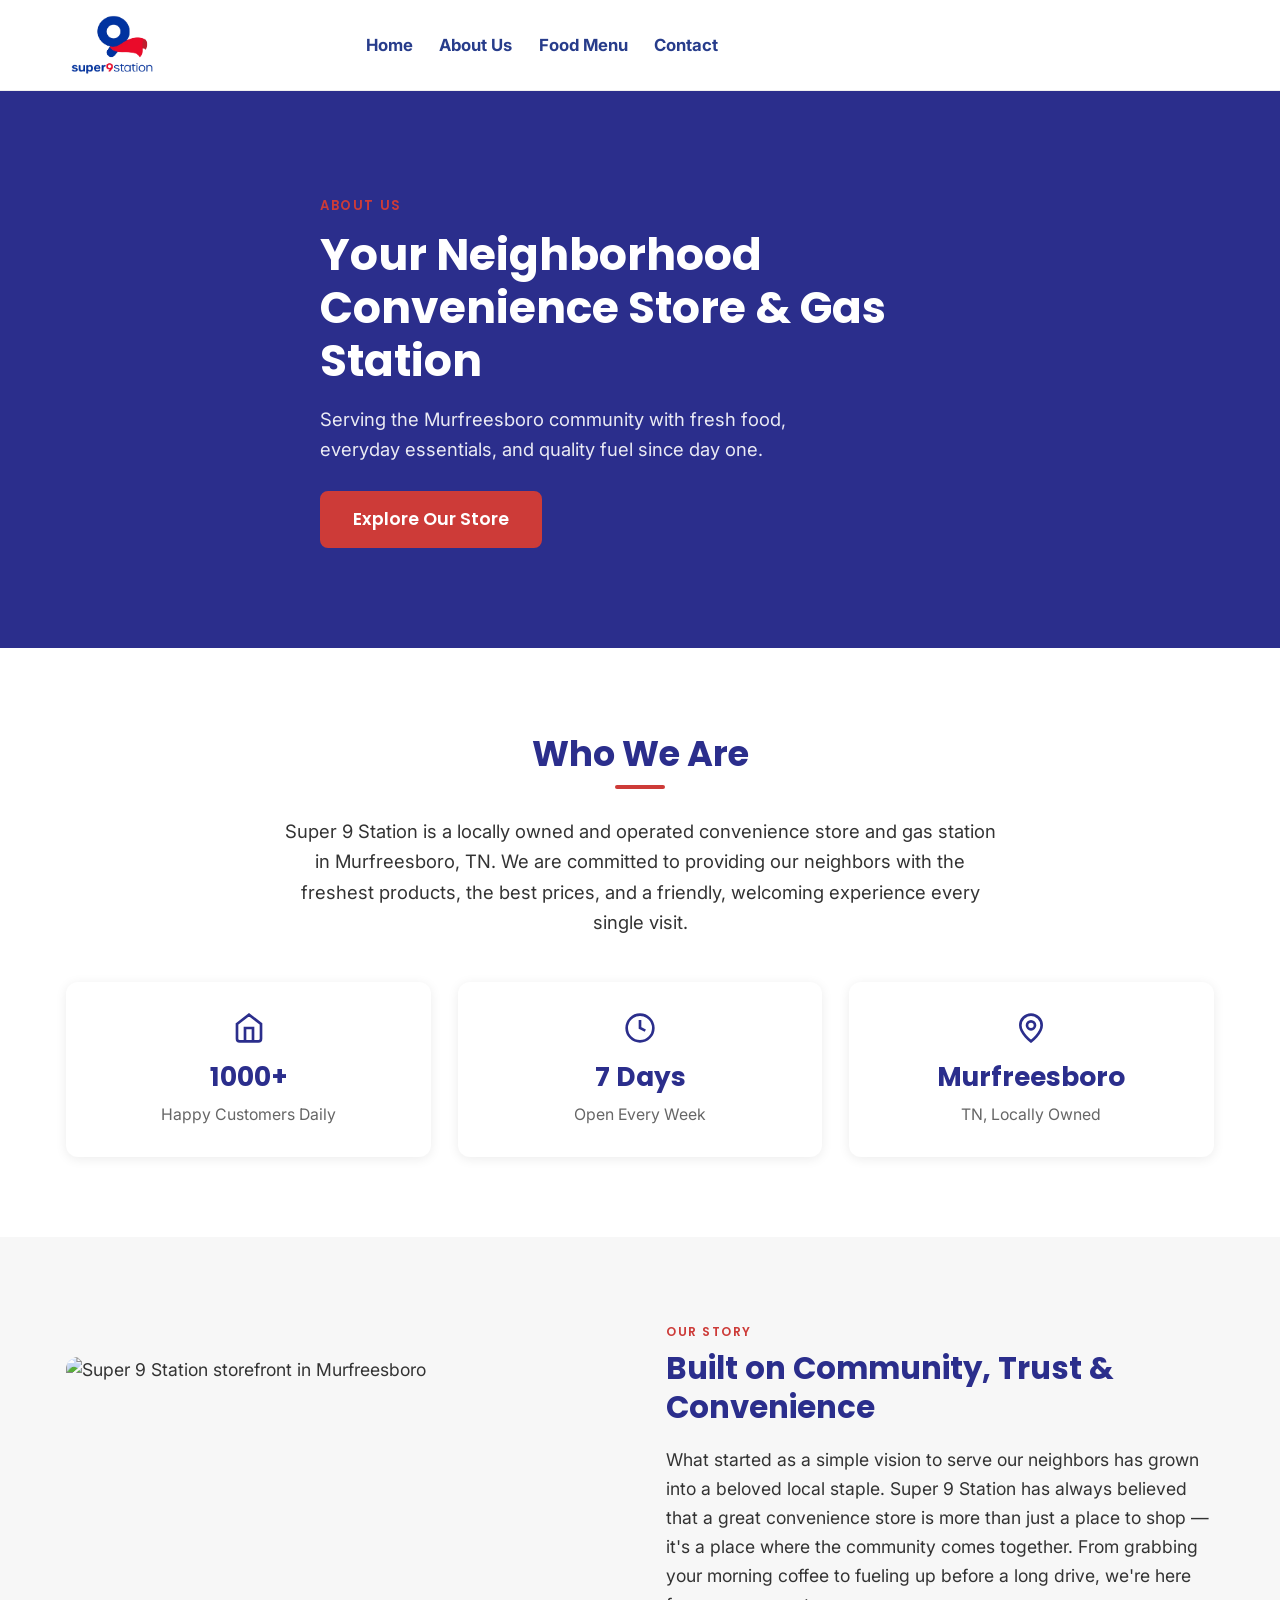
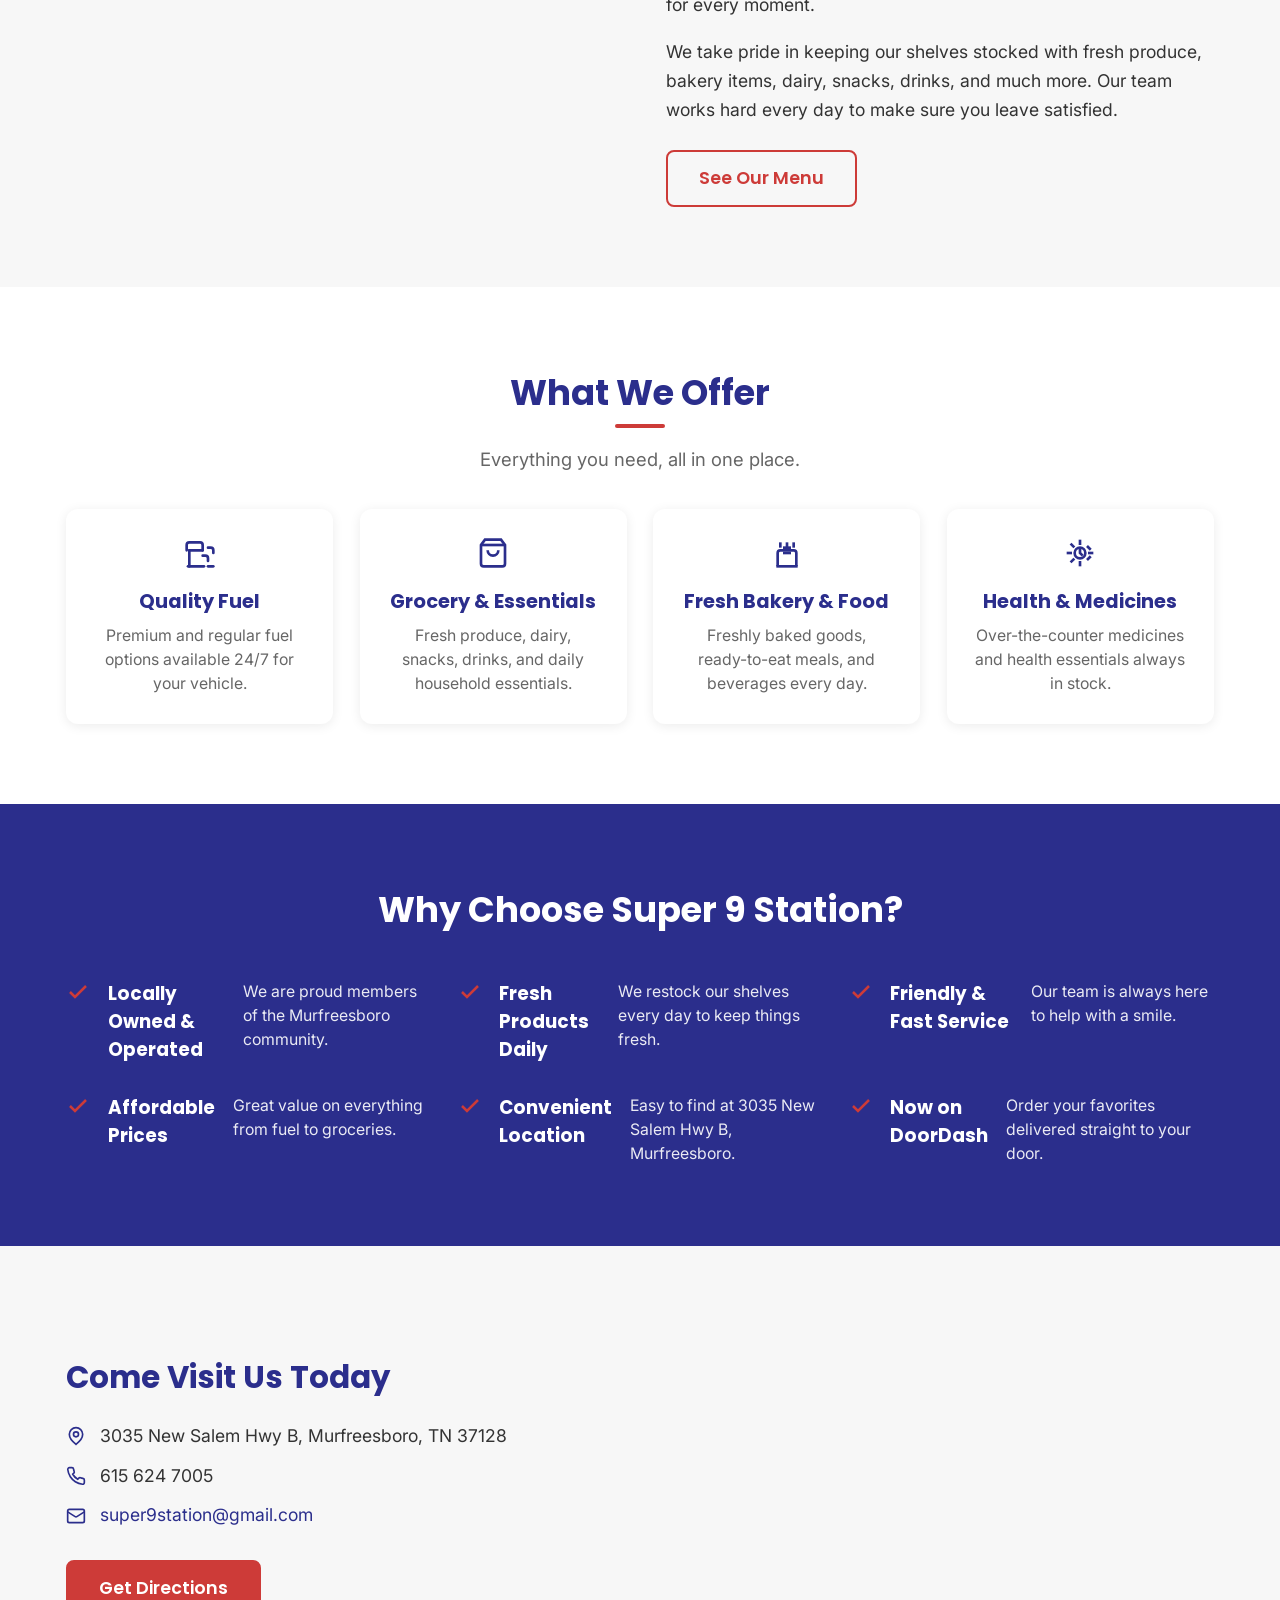
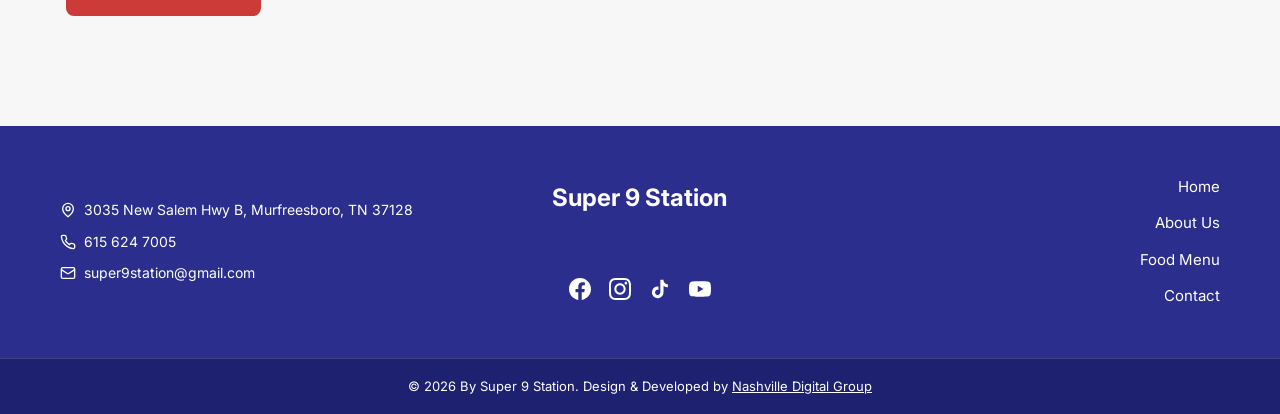
==== about.html @ cfe13d7d "Initial commit: Super 9 Station site with index, about, tracking Made-with: Cursor" ====
<!DOCTYPE html>
<html lang="en">
<head>
  <meta charset="UTF-8" />
  <meta name="viewport" content="width=device-width, initial-scale=1.0" />
  <!-- Google Tag Manager -->
  <script>(function(w,d,s,l,i){w[l]=w[l]||[];w[l].push({'gtm.start':
  new Date().getTime(),event:'gtm.js'});var f=d.getElementsByTagName(s)[0],
  j=d.createElement(s),dl=l!='dataLayer'?'&l='+l:'';j.async=true;j.src=
  'https://www.googletagmanager.com/gtm.js?id='+i+dl;f.parentNode.insertBefore(j,f);
  })(window,document,'script','dataLayer','GTM-TW4HZH3K');</script>
  <!-- End Google Tag Manager -->
  <!-- Google tag (gtag.js) -->
  <script async src="https://www.googletagmanager.com/gtag/js?id=G-LDBH5WZEBB"></script>
  <script>
    window.dataLayer = window.dataLayer || [];
    function gtag(){dataLayer.push(arguments);}
    gtag('js', new Date());
    gtag('config', 'G-LDBH5WZEBB');
  </script>
  <!-- Meta Pixel Code -->
  <script>
    !function(f,b,e,v,n,t,s)
    {if(f.fbq)return;n=f.fbq=function(){n.callMethod?
    n.callMethod.apply(n,arguments):n.queue.push(arguments)};
    if(!f._fbq)f._fbq=n;n.push=n;n.loaded=!0;n.version='2.0';
    n.queue=[];t=b.createElement(e);t.async=!0;
    t.src=v;s=b.getElementsByTagName(e)[0];
    s.parentNode.insertBefore(t,s)}(window, document,'script',
    'https://connect.facebook.net/en_US/fbevents.js');
    fbq('init', '1985824572204156');
    fbq('track', 'PageView');
  </script>
  <noscript><img height="1" width="1" style="display:none"
    src="https://www.facebook.com/tr?id=1985824572204156&ev=PageView&noscript=1"
    alt="" /></noscript>
  <!-- End Meta Pixel Code -->
  <title>About Us | Super 9 Station – Murfreesboro Convenience Store & Gas</title>
  <link rel="stylesheet" href="styles.css" />
  <link rel="stylesheet" href="about.css" />
  <link rel="preconnect" href="https://fonts.googleapis.com" />
  <link rel="preconnect" href="https://fonts.gstatic.com" crossorigin />
  <link href="https://fonts.googleapis.com/css2?family=Poppins:wght@400;500;600;700&family=Inter:wght@400;500;600;700&display=swap" rel="stylesheet" />
</head>
<body class="about-page">
  <!-- Google Tag Manager (noscript) -->
  <noscript><iframe src="https://www.googletagmanager.com/ns.html?id=GTM-TW4HZH3K"
  height="0" width="0" style="display:none;visibility:hidden"></iframe></noscript>
  <!-- End Google Tag Manager (noscript) -->
  <header class="header" id="top">
    <div class="header-inner container">
      <a href="index.html" class="logo">
        <img src="assets/images/logo.png" alt="Super 9 Station" class="logo-img" />
      </a>
      <nav class="nav">
        <a href="index.html">Home</a>
        <a href="about.html">About Us</a>
        <a href="index.html#food-menu">Food Menu</a>
        <a href="index.html#contact">Contact</a>
      </nav>
      <span class="header-spacer" aria-hidden="true"></span>
      <button class="menu-toggle" aria-label="Open menu">
        <span></span>
        <span></span>
        <span></span>
      </button>
    </div>
  </header>

  <main>
    <!-- Section 1: Hero -->
    <section class="about-hero">
      <div class="about-hero-inner container">
        <div class="about-hero-content">
          <span class="about-hero-label">About Us</span>
          <h1 class="about-hero-title">Your Neighborhood Convenience Store & Gas Station</h1>
          <p class="about-hero-subtext">Serving the Murfreesboro community with fresh food, everyday essentials, and quality fuel since day one.</p>
          <a href="index.html#food-menu" class="about-btn about-btn-primary">Explore Our Store</a>
        </div>
      </div>
    </section>

    <!-- Section 2: Who We Are -->
    <section class="about-who section-white">
      <div class="container">
        <h2 class="about-section-heading">Who We Are</h2>
        <p class="about-who-text">Super 9 Station is a locally owned and operated convenience store and gas station in Murfreesboro, TN. We are committed to providing our neighbors with the freshest products, the best prices, and a friendly, welcoming experience every single visit.</p>
        <div class="about-stats">
          <article class="about-stat-card">
            <span class="about-stat-icon" aria-hidden="true">
              <svg xmlns="http://www.w3.org/2000/svg" width="32" height="32" viewBox="0 0 24 24" fill="none" stroke="currentColor" stroke-width="2"><path d="M3 9l9-7 9 7v11a2 2 0 0 1-2 2H5a2 2 0 0 1-2-2z"/><polyline points="9 22 9 12 15 12 15 22"/></svg>
            </span>
            <span class="about-stat-number">1000+</span>
            <span class="about-stat-label">Happy Customers Daily</span>
          </article>
          <article class="about-stat-card">
            <span class="about-stat-icon" aria-hidden="true">
              <svg xmlns="http://www.w3.org/2000/svg" width="32" height="32" viewBox="0 0 24 24" fill="none" stroke="currentColor" stroke-width="2"><circle cx="12" cy="12" r="10"/><polyline points="12 6 12 12 16 14"/></svg>
            </span>
            <span class="about-stat-number">7 Days</span>
            <span class="about-stat-label">Open Every Week</span>
          </article>
          <article class="about-stat-card">
            <span class="about-stat-icon" aria-hidden="true">
              <svg xmlns="http://www.w3.org/2000/svg" width="32" height="32" viewBox="0 0 24 24" fill="none" stroke="currentColor" stroke-width="2"><path d="M20 10c0 6-8 12-8 12s-8-6-8-12a8 8 0 0 1 16 0Z"/><circle cx="12" cy="10" r="3"/></svg>
            </span>
            <span class="about-stat-number">Murfreesboro</span>
            <span class="about-stat-label">TN, Locally Owned</span>
          </article>
        </div>
      </div>
    </section>

    <!-- Section 3: Our Story -->
    <section class="about-story section-gray">
      <div class="container about-story-inner">
        <div class="about-story-image-wrap">
          <img src="assets/images/hero1.jpg" alt="Super 9 Station storefront in Murfreesboro" class="about-story-image" />
        </div>
        <div class="about-story-content">
          <span class="about-story-label">Our Story</span>
          <h2 class="about-story-title">Built on Community, Trust & Convenience</h2>
          <p class="about-story-p">What started as a simple vision to serve our neighbors has grown into a beloved local staple. Super 9 Station has always believed that a great convenience store is more than just a place to shop — it's a place where the community comes together. From grabbing your morning coffee to fueling up before a long drive, we're here for every moment.</p>
          <p class="about-story-p">We take pride in keeping our shelves stocked with fresh produce, bakery items, dairy, snacks, drinks, and much more. Our team works hard every day to make sure you leave satisfied.</p>
          <a href="index.html#food-menu" class="about-btn about-btn-outline">See Our Menu</a>
        </div>
      </div>
    </section>

    <!-- Section 4: What We Offer -->
    <section class="about-offer section-white">
      <div class="container">
        <h2 class="about-section-heading">What We Offer</h2>
        <p class="about-offer-subheading">Everything you need, all in one place.</p>
        <div class="about-offer-grid">
          <article class="about-offer-card">
            <span class="about-offer-icon" aria-hidden="true">
              <svg xmlns="http://www.w3.org/2000/svg" width="32" height="32" viewBox="0 0 24 24" fill="none" stroke="currentColor" stroke-width="2" stroke-linecap="round" stroke-linejoin="round"><line x1="3" y1="22" x2="15" y2="22"/><line x1="4" y1="22" x2="4" y2="10"/><path d="M4 10h10"/><path d="M14 10V6a2 2 0 0 0-2-2H4a2 2 0 0 0-2 2v4"/><path d="M14 14h2a2 2 0 0 1 2 2v2"/><line x1="18" y1="22" x2="22" y2="22"/><path d="M18 8h2a2 2 0 0 1 2 2v2"/></svg>
            </span>
            <h3 class="about-offer-title">Quality Fuel</h3>
            <p class="about-offer-desc">Premium and regular fuel options available 24/7 for your vehicle.</p>
          </article>
          <article class="about-offer-card">
            <span class="about-offer-icon" aria-hidden="true">
              <svg xmlns="http://www.w3.org/2000/svg" width="32" height="32" viewBox="0 0 24 24" fill="none" stroke="currentColor" stroke-width="2"><path d="M6 2L3 6v14a2 2 0 0 0 2 2h14a2 2 0 0 0 2-2V6l-3-4Z"/><line x1="3" y1="6" x2="21" y2="6"/><path d="M16 10a4 4 0 0 1-8 0"/></svg>
            </span>
            <h3 class="about-offer-title">Grocery & Essentials</h3>
            <p class="about-offer-desc">Fresh produce, dairy, snacks, drinks, and daily household essentials.</p>
          </article>
          <article class="about-offer-card">
            <span class="about-offer-icon" aria-hidden="true">
              <svg xmlns="http://www.w3.org/2000/svg" width="32" height="32" viewBox="0 0 24 24" fill="none" stroke="currentColor" stroke-width="2"><path d="M4 22h16"/><path d="M5 22V12a2 2 0 0 1 2-2h10a2 2 0 0 1 2 2v10"/><path d="M9 12h6"/><path d="M9 8h6"/><path d="M7 4v4"/><path d="M17 4v4"/><path d="M12 4v4"/></svg>
            </span>
            <h3 class="about-offer-title">Fresh Bakery & Food</h3>
            <p class="about-offer-desc">Freshly baked goods, ready-to-eat meals, and beverages every day.</p>
          </article>
          <article class="about-offer-card">
            <span class="about-offer-icon" aria-hidden="true">
              <svg xmlns="http://www.w3.org/2000/svg" width="32" height="32" viewBox="0 0 24 24" fill="none" stroke="currentColor" stroke-width="2"><path d="M12 2v4"/><path d="m4.93 4.93 2.83 2.83"/><path d="M2 12h4"/><path d="m4.93 19.07 2.83-2.83"/><path d="M12 18v4"/><path d="m17.24 17.24 2.83-2.83"/><path d="M18 12h4"/><path d="m17.24 6.76 2.83 2.83"/><circle cx="12" cy="12" r="4"/><path d="M12 8v4l2 2"/></svg>
            </span>
            <h3 class="about-offer-title">Health & Medicines</h3>
            <p class="about-offer-desc">Over-the-counter medicines and health essentials always in stock.</p>
          </article>
        </div>
      </div>
    </section>

    <!-- Section 5: Why Choose Us -->
    <section class="about-why">
      <div class="container">
        <h2 class="about-why-title">Why Choose Super 9 Station?</h2>
        <div class="about-why-grid">
          <article class="about-why-item">
            <span class="about-why-check" aria-hidden="true">
              <svg xmlns="http://www.w3.org/2000/svg" width="24" height="24" viewBox="0 0 24 24" fill="none" stroke="currentColor" stroke-width="2.5"><polyline points="20 6 9 17 4 12"/></svg>
            </span>
            <h3 class="about-why-item-title">Locally Owned & Operated</h3>
            <p class="about-why-item-text">We are proud members of the Murfreesboro community.</p>
          </article>
          <article class="about-why-item">
            <span class="about-why-check" aria-hidden="true">
              <svg xmlns="http://www.w3.org/2000/svg" width="24" height="24" viewBox="0 0 24 24" fill="none" stroke="currentColor" stroke-width="2.5"><polyline points="20 6 9 17 4 12"/></svg>
            </span>
            <h3 class="about-why-item-title">Fresh Products Daily</h3>
            <p class="about-why-item-text">We restock our shelves every day to keep things fresh.</p>
          </article>
          <article class="about-why-item">
            <span class="about-why-check" aria-hidden="true">
              <svg xmlns="http://www.w3.org/2000/svg" width="24" height="24" viewBox="0 0 24 24" fill="none" stroke="currentColor" stroke-width="2.5"><polyline points="20 6 9 17 4 12"/></svg>
            </span>
            <h3 class="about-why-item-title">Friendly & Fast Service</h3>
            <p class="about-why-item-text">Our team is always here to help with a smile.</p>
          </article>
          <article class="about-why-item">
            <span class="about-why-check" aria-hidden="true">
              <svg xmlns="http://www.w3.org/2000/svg" width="24" height="24" viewBox="0 0 24 24" fill="none" stroke="currentColor" stroke-width="2.5"><polyline points="20 6 9 17 4 12"/></svg>
            </span>
            <h3 class="about-why-item-title">Affordable Prices</h3>
            <p class="about-why-item-text">Great value on everything from fuel to groceries.</p>
          </article>
          <article class="about-why-item">
            <span class="about-why-check" aria-hidden="true">
              <svg xmlns="http://www.w3.org/2000/svg" width="24" height="24" viewBox="0 0 24 24" fill="none" stroke="currentColor" stroke-width="2.5"><polyline points="20 6 9 17 4 12"/></svg>
            </span>
            <h3 class="about-why-item-title">Convenient Location</h3>
            <p class="about-why-item-text">Easy to find at 3035 New Salem Hwy B, Murfreesboro.</p>
          </article>
          <article class="about-why-item">
            <span class="about-why-check" aria-hidden="true">
              <svg xmlns="http://www.w3.org/2000/svg" width="24" height="24" viewBox="0 0 24 24" fill="none" stroke="currentColor" stroke-width="2.5"><polyline points="20 6 9 17 4 12"/></svg>
            </span>
            <h3 class="about-why-item-title">Now on DoorDash</h3>
            <p class="about-why-item-text">Order your favorites delivered straight to your door.</p>
          </article>
        </div>
      </div>
    </section>

    <!-- Section 6: Visit Us -->
    <section class="about-visit section-gray">
      <div class="container about-visit-inner">
        <div class="about-visit-content">
          <h2 class="about-visit-title">Come Visit Us Today</h2>
          <div class="about-visit-item">
            <span class="about-visit-icon" aria-hidden="true">
              <svg xmlns="http://www.w3.org/2000/svg" width="20" height="20" viewBox="0 0 24 24" fill="none" stroke="currentColor" stroke-width="2"><path d="M20 10c0 6-8 12-8 12s-8-6-8-12a8 8 0 0 1 16 0Z"/><circle cx="12" cy="10" r="3"/></svg>
            </span>
            <span>3035 New Salem Hwy B, Murfreesboro, TN 37128</span>
          </div>
          <div class="about-visit-item">
            <span class="about-visit-icon" aria-hidden="true">
              <svg xmlns="http://www.w3.org/2000/svg" width="20" height="20" viewBox="0 0 24 24" fill="none" stroke="currentColor" stroke-width="2"><path d="M22 16.92v3a2 2 0 0 1-2.18 2 19.79 19.79 0 0 1-8.63-3.07 19.5 19.5 0 0 1-6-6 19.79 19.79 0 0 1-3.07-8.67A2 2 0 0 1 4.11 2h3a2 2 0 0 1 2 1.72 12.84 12.84 0 0 0 .7 2.81 2 2 0 0 1-.45 2.11L8.09 9.91a16 16 0 0 0 6 6l1.27-1.27a2 2 0 0 1 2.11-.45 12.84 12.84 0 0 0 2.81.7A2 2 0 0 1 22 16.92z"/></svg>
            </span>
            <span>615 624 7005</span>
          </div>
          <div class="about-visit-item">
            <span class="about-visit-icon" aria-hidden="true">
              <svg xmlns="http://www.w3.org/2000/svg" width="20" height="20" viewBox="0 0 24 24" fill="none" stroke="currentColor" stroke-width="2"><rect width="20" height="16" x="2" y="4" rx="2"/><path d="m22 7-8.97 5.7a1.94 1.94 0 0 1-2.06 0L2 7"/></svg>
            </span>
            <a href="mailto:super9station@gmail.com" class="about-visit-link">super9station@gmail.com</a>
          </div>
          <a href="https://www.google.com/maps/search/?api=1&query=3035+New+Salem+Hwy+B,+Murfreesboro,+TN+37128" target="_blank" rel="noopener" class="about-btn about-btn-primary">Get Directions</a>
        </div>
        <div class="about-visit-map-wrap">
          <iframe class="about-visit-map" src="https://www.google.com/maps?q=3035+New+Salem+Hwy+B,+Murfreesboro,+TN+37128&output=embed" allowfullscreen="" loading="lazy" referrerpolicy="no-referrer-when-downgrade" title="Super 9 Station location"></iframe>
        </div>
      </div>
    </section>
  </main>

  <!-- Section 7: Footer (same as main site) -->
  <footer class="footer">
    <div class="footer-main">
      <div class="footer-inner">
        <div class="footer-col footer-col-contact">
          <div class="footer-contact">
            <div class="footer-contact-item">
              <span class="footer-contact-icon" aria-hidden="true">
                <svg xmlns="http://www.w3.org/2000/svg" width="16" height="16" viewBox="0 0 24 24" fill="none" stroke="currentColor" stroke-width="2"><path d="M20 10c0 6-8 12-8 12s-8-6-8-12a8 8 0 0 1 16 0Z"/><circle cx="12" cy="10" r="3"/></svg>
              </span>
              <span>3035 New Salem Hwy B, Murfreesboro, TN 37128</span>
            </div>
            <div class="footer-contact-item">
              <span class="footer-contact-icon" aria-hidden="true">
                <svg xmlns="http://www.w3.org/2000/svg" width="16" height="16" viewBox="0 0 24 24" fill="none" stroke="currentColor" stroke-width="2"><path d="M22 16.92v3a2 2 0 0 1-2.18 2 19.79 19.79 0 0 1-8.63-3.07 19.5 19.5 0 0 1-6-6 19.79 19.79 0 0 1-3.07-8.67A2 2 0 0 1 4.11 2h3a2 2 0 0 1 2 1.72 12.84 12.84 0 0 0 .7 2.81 2 2 0 0 1-.45 2.11L8.09 9.91a16 16 0 0 0 6 6l1.27-1.27a2 2 0 0 1 2.11-.45 12.84 12.84 0 0 0 2.81.7A2 2 0 0 1 22 16.92z"/></svg>
              </span>
              <span>615 624 7005</span>
            </div>
            <div class="footer-contact-item">
              <span class="footer-contact-icon" aria-hidden="true">
                <svg xmlns="http://www.w3.org/2000/svg" width="16" height="16" viewBox="0 0 24 24" fill="none" stroke="currentColor" stroke-width="2"><rect width="20" height="16" x="2" y="4" rx="2"/><path d="m22 7-8.97 5.7a1.94 1.94 0 0 1-2.06 0L2 7"/></svg>
              </span>
              <a href="mailto:super9station@gmail.com" class="footer-link">super9station@gmail.com</a>
            </div>
          </div>
        </div>
        <div class="footer-col footer-col-brand">
          <h3 class="footer-brand-name">Super 9 Station</h3>
        </div>
        <div class="footer-col footer-col-nav">
          <nav class="footer-nav">
            <a href="index.html" class="footer-nav-link">Home</a>
            <a href="about.html" class="footer-nav-link">About Us</a>
            <a href="index.html#food-menu" class="footer-nav-link">Food Menu</a>
            <a href="index.html#contact" class="footer-nav-link">Contact</a>
          </nav>
        </div>
        <div class="footer-col footer-col-social">
          <div class="footer-social-icons">
            <a href="https://www.facebook.com/profile.php?id=61566549607362" target="_blank" rel="noopener" aria-label="Facebook" class="footer-social-icon"><img src="assets/images/facebook.svg" alt="" /></a>
            <a href="https://www.instagram.com/super9station/" target="_blank" rel="noopener" aria-label="Instagram" class="footer-social-icon"><img src="assets/images/instagram.svg" alt="" /></a>
            <a href="https://www.tiktok.com/@super9station" target="_blank" rel="noopener" aria-label="TikTok" class="footer-social-icon"><img src="assets/images/tiktok.svg" alt="" /></a>
            <a href="https://www.youtube.com/channel/UCqKYD3SZLMKadkViY2DkhBQ" target="_blank" rel="noopener" aria-label="YouTube" class="footer-social-icon"><img src="assets/images/youtube.svg" alt="" /></a>
          </div>
        </div>
      </div>
    </div>
    <div class="footer-bottom">
      <div class="footer-bottom-inner">
        <p class="footer-copy">© 2026 By Super 9 Station. <span class="footer-copy-line2">Design & Developed by <a href="https://nashvilledigitalgroup.com" target="_blank" rel="noopener" class="footer-copy-link">Nashville Digital Group</a></span></p>
      </div>
    </div>
  </footer>

  <script src="script.js"></script>
</body>
</html>
---- styles.css ----
/* Super 9 Station – match screenshot */
:root {
  --color-bg: #fff;
  --color-text: #1a1a1a;
  --color-muted: #555;
  --color-blue: #1565c0;
  --color-royal-blue: #0d47a1;
  --color-accent: #c62828;
  --color-hero-beige: #f5f0e8;
  --color-gray-bg: #eef0f2;
  --color-header-bg: #fff;
  --font-sans: 'Inter', -apple-system, BlinkMacSystemFont, 'Segoe UI', sans-serif;
  --max-width: 1200px;
  --spacing-section: 4rem;
  /* Breakpoints (use in media queries) */
  --bp-tablet: 992px;
  --bp-mobile: 768px;
  --bp-sm: 480px;
}

*,
*::before,
*::after {
  box-sizing: border-box;
}

html {
  scroll-behavior: smooth;
  -webkit-text-size-adjust: 100%;
  font-size: 110%;
}

body {
  margin: 0;
  font-family: var(--font-sans);
  font-size: 1rem;
  line-height: 1.5;
  color: var(--color-text);
  background: var(--color-bg);
  overflow-x: hidden;
}

@media (max-width: 480px) {
  body { font-size: 0.9375rem; }
}

a {
  color: inherit;
  text-decoration: none;
}

img {
  max-width: 100%;
  height: auto;
  display: block;
}

.container {
  max-width: var(--max-width);
  margin: 0 auto;
  padding: 0 1.5rem;
}

@media (max-width: 768px) {
  .container { padding: 0 1rem; }
}

@media (max-width: 480px) {
  .container { padding: 0 0.75rem; }
}

/* Header: GLOBAL — reuse this exact markup and styles on every page (index, about, and any future pages). */
.header {
  position: sticky;
  top: 0;
  z-index: 999;
  background: var(--color-header-bg);
  border-bottom: 1px solid #eee;
  padding: 0.75rem 1rem;
}

.header-inner {
  display: flex;
  align-items: center;
  justify-content: space-between;
}

.logo {
  display: flex;
  align-items: center;
  flex-shrink: 0;
}

.logo-img {
  height: 64px;
  width: auto;
  max-width: 288px;
  object-fit: contain;
}

.header-spacer {
  width: 288px;
  flex-shrink: 0;
}

.nav {
  display: flex;
  gap: 1.5rem;
  align-items: center;
  justify-content: center;
  flex: 1;
}

.nav a {
  font-size: 0.95rem;
  font-weight: 700;
  color: #273C8B;
  padding: 0.25rem 0;
}

.nav a:hover {
  color: #1a2d6b;
  text-decoration: underline;
}

.menu-toggle {
  display: none;
  flex-direction: column;
  gap: 5px;
  background: none;
  border: none;
  cursor: pointer;
  padding: 8px;
  min-width: 44px;
  min-height: 44px;
  align-items: center;
  justify-content: center;
}

.menu-toggle span {
  width: 24px;
  height: 2px;
  background: var(--color-text);
}

@media (max-width: 992px) {
  .hero-content { margin-left: 4rem; }
  .nav { gap: 1rem; }
  .nav a { font-size: 0.9rem; }
  .logo-img { height: 58px; max-width: 259px; }
  .header-spacer { width: 259px; }
}

@media (max-width: 768px) {
  .header { padding: 0.5rem 1rem; }
  .header-inner {
    position: relative;
    justify-content: center;
  }
  .logo {
    justify-content: center;
  }
  .logo-img { height: 52px; max-width: 230px; }
  .header-spacer { display: none; }
  .nav { flex: none; justify-content: flex-start; }
  .nav {
    display: none;
    position: absolute;
    top: 100%;
    left: 0;
    right: 0;
    background: var(--color-header-bg);
    flex-direction: column;
    padding: 1rem;
    border-bottom: 1px solid #eee;
    gap: 0;
  }
  .nav a {
    padding: 0.75rem 1rem;
    font-size: 1rem;
    font-weight: 700;
    color: #273C8B;
    min-height: 44px;
    display: flex;
    align-items: center;
    border-bottom: 1px solid #f0f0f0;
  }
  .nav a:last-of-type { border-bottom: none; }
  .nav a:hover { color: #1a2d6b; }
  .nav.is-open { display: flex; }
  .menu-toggle {
    display: flex;
    position: absolute;
    right: 1rem;
    top: 50%;
    transform: translateY(-50%);
  }
}

@media (max-width: 480px) {
  .logo-img { height: 46px; max-width: 202px; }
}

/* Hero: background image, increased height, responsive */
.hero {
  background: var(--color-hero-beige) url("assets/images/hero-img.avif") center / cover no-repeat;
  padding: 3rem 0;
  position: relative;
  min-height: 572px;
  display: flex;
  align-items: center;
}

.hero .hero-inner {
  position: relative;
  z-index: 1;
  width: 100%;
}

.hero-inner {
  display: flex;
  align-items: center;
  justify-content: space-between;
  gap: 2rem;
}

.hero-content {
  flex: 1;
  max-width: 50%;
  text-align: left;
  margin-left: 8rem;
}

.hero h1 {
  margin: 0 0 0.25rem;
  font-size: 1.1rem;
  font-weight: 600;
  color: var(--color-text);
}

.hero h2 {
  margin: 0 0 0.5rem;
  font-size: clamp(1.75rem, 4vw, 2.5rem);
  font-weight: 700;
  line-height: 1.2;
  color: var(--color-text);
}

.hero-tagline {
  margin: 0.5rem 0 0;
  font-size: 1rem;
  color: var(--color-text);
}

.hero-content .btn-explore {
  margin-top: 1.25rem;
}

.btn-explore {
  display: inline-block;
  padding: 0.75rem 1.75rem;
  background: #c62828;
  color: #fff;
  font-weight: 700;
  border-radius: 12px;
  min-height: 44px;
  display: inline-flex;
  align-items: center;
  justify-content: center;
}

.btn-explore:hover { opacity: 0.9; }

/* Tablet */
@media (max-width: 992px) {
  .hero {
    min-height: 506px;
    padding: 2.5rem 0;
  }
  .hero h2 { font-size: clamp(1.5rem, 3.5vw, 2rem); }
}

/* Mobile */
@media (max-width: 768px) {
  .hero {
    min-height: 462px;
    padding: 2rem 0;
  }
  .hero-inner { flex-direction: column; justify-content: center; }
  .hero-content { max-width: 100%; text-align: center; margin-left: 0; }
  .hero h1 { font-size: 1rem; }
  .hero h2 { font-size: 1.5rem; line-height: 1.25; }
  .hero-tagline { font-size: 0.95rem; }
  .btn-explore { padding: 0.875rem 1.5rem; width: 100%; max-width: 280px; }
}

@media (max-width: 480px) {
  .hero {
    min-height: 418px;
    padding: 1.5rem 0;
  }
  .hero h2 { font-size: 1.35rem; }
}

/* Intro: white, center text, Avenir bold 25px */
.intro {
  padding: var(--spacing-section) 0;
  background: #fff;
  text-align: center;
  font-family: "Avenir Next", "Avenir", "Helvetica Neue", Helvetica, Arial, sans-serif;
}

.intro-text {
  margin: 0 auto 0.5rem;
  max-width: 800px;
  font-size: 25px;
  font-weight: 400;
  text-align: center;
}

.intro-text:first-of-type {
  font-weight: 700;
}

.intro-cta {
  margin: 1rem auto 1.5rem;
  font-size: 25px;
  font-weight: 400;
  text-align: center;
  display: block;
}

.features-row {
  display: flex;
  align-items: center;
  justify-content: center;
  flex-wrap: wrap;
  gap: 0;
}

.feature-item {
  display: flex;
  flex-direction: column;
  align-items: center;
  gap: 0.5rem;
  padding: 0 1.25rem;
  min-height: 44px;
  justify-content: center;
}

.feature-item-icon {
  width: 48px;
  height: 48px;
  display: flex;
  align-items: center;
  justify-content: center;
  background: #f5f0e8;
  border-radius: 50%;
  flex-shrink: 0;
}

.feature-item-icon svg {
  width: 28px;
  height: 28px;
  color: #333;
}

.feature-sep {
  width: 1px;
  height: 36px;
  background: #ddd;
  flex-shrink: 0;
}

@media (max-width: 992px) {
  .intro { padding: 3rem 0; }
  .feature-item { padding: 0 0.75rem; }
}

@media (max-width: 768px) {
  .intro { padding: 2.5rem 0; }
  .intro-text { font-size: 22px; }
  .intro-cta { font-size: 22px; margin: 1rem 0 1.25rem; }
}

@media (max-width: 600px) {
  .feature-sep { display: none; }
  .features-row { gap: 1rem; padding: 0 0.5rem; }
  .feature-item { padding: 0.5rem; }
  .feature-item-icon { width: 40px; height: 40px; }
  .feature-item-icon svg { width: 22px; height: 22px; }
  .feature-item span { font-size: 0.9rem; }
}

@media (max-width: 480px) {
  .intro { padding: 2rem 0; }
}

/* Inside Super 9: gray bg, left-aligned, responsive */
.inside-super9 {
  padding: var(--spacing-section) 0;
  background: var(--color-gray-bg);
}

@media (max-width: 768px) {
  .inside-super9 { padding: 2.5rem 0; }
  .inside-super9 h2 { font-size: 2rem; }
  .inside-super9 h3 { font-size: 1.25rem; }
}

@media (max-width: 480px) {
  .inside-super9 { padding: 2rem 0; }
  .inside-super9 h2 { font-size: 1.5rem; }
  .inside-super9 h3 { font-size: 1.1rem; }
  .inside-image img { min-height: 180px; }
}

.inside-super9 h2 {
  margin: 0 0 0.25rem;
  font-family: "Poppins", sans-serif;
  font-size: 72px;
  font-weight: 600;
  text-align: left;
  color: var(--color-text);
}

.inside-super9 h2 .text-brand {
  color: #273C8B;
}

.inside-super9 h3 {
  margin: 0 0 1.25rem;
  font-family: Helvetica, "Helvetica Neue", Arial, sans-serif;
  font-size: 30px;
  font-weight: 700;
  text-align: left;
  color: var(--color-text);
}

.inside-image {
  max-width: 100%;
  border-radius: 8px;
  overflow: hidden;
  background: #e0e0e0;
}

.inside-image img {
  width: 100%;
  min-height: 220px;
}

/* Inside Super 9 carousel */
.inside-carousel {
  position: relative;
  max-width: 100%;
  border-radius: 8px;
  overflow: hidden;
  background: #e0e0e0;
}

.inside-carousel-track {
  position: relative;
  width: 100%;
  min-height: 280px;
}

.inside-carousel-slide {
  position: absolute;
  inset: 0;
  opacity: 0;
  visibility: hidden;
  transition: opacity 0.5s ease, visibility 0.5s ease;
}

.inside-carousel-slide.is-active {
  position: relative;
  opacity: 1;
  visibility: visible;
}

.inside-carousel-slide img {
  width: 100%;
  height: auto;
  min-height: 280px;
  object-fit: cover;
  display: block;
}

.inside-carousel-prev,
.inside-carousel-next {
  position: absolute;
  top: 50%;
  transform: translateY(-50%);
  width: 44px;
  height: 44px;
  border: none;
  border-radius: 50%;
  background: rgba(0,0,0,0.5);
  color: #fff;
  font-size: 1.5rem;
  line-height: 1;
  cursor: pointer;
  z-index: 2;
  transition: background 0.2s;
}

.inside-carousel-prev:hover,
.inside-carousel-next:hover {
  background: rgba(0,0,0,0.75);
}

.inside-carousel-prev { left: 12px; }
.inside-carousel-next { right: 12px; }

.inside-carousel-dots {
  position: absolute;
  bottom: 12px;
  left: 0;
  right: 0;
  display: flex;
  justify-content: center;
  gap: 8px;
  z-index: 2;
}

.inside-carousel-dot {
  width: 10px;
  height: 10px;
  border-radius: 50%;
  border: none;
  background: rgba(255,255,255,0.5);
  cursor: pointer;
  padding: 0;
  transition: background 0.2s;
}

.inside-carousel-dot.is-active {
  background: #fff;
}

@media (max-width: 768px) {
  .inside-carousel-track { min-height: 220px; }
  .inside-carousel-slide img { min-height: 220px; }
}

@media (max-width: 480px) {
  .inside-carousel-track { min-height: 180px; }
  .inside-carousel-slide img { min-height: 180px; }
  .inside-carousel-prev, .inside-carousel-next { width: 36px; height: 36px; font-size: 1.25rem; }
}

/* Food Menu: heading + menu image */
.food-menu-section {
  padding: var(--spacing-section) 0;
  background: #fff;
}

.food-menu-section h2 {
  font-family: "Poppins", sans-serif;
  font-size: 72px;
  font-weight: 600;
  text-align: center;
  margin: 0 0 2rem;
  color: var(--color-blue);
}

.food-menu-image-wrap {
  max-width: 100%;
  border-radius: 8px;
  overflow: hidden;
  background: #f0f0f0;
}

.food-menu-image-wrap .food-menu-image {
  width: 100%;
  height: auto;
  display: block;
}

@media (max-width: 992px) {
  .food-menu-section h2 { font-size: 2.5rem; margin-bottom: 1.5rem; }
}

@media (max-width: 768px) {
  .food-menu-section { padding: 2.5rem 0; }
  .food-menu-section h2 { font-size: 2rem; }
}

@media (max-width: 500px) {
  .food-menu-section { padding: 2rem 0; }
  .food-menu-section h2 { font-size: 1.5rem; }
}

/* Contact: royal blue, white text, map */
.contact-section {
  padding: var(--spacing-section) 0;
  background: var(--color-royal-blue);
  color: #fff;
}

.contact-section h2 {
  font-family: "Poppins", sans-serif;
  font-size: 56px;
  font-weight: 700;
  text-align: center;
  margin: 0 0 2rem;
  color: #fff;
}

.contact-grid {
  display: grid;
  grid-template-columns: repeat(3, 1fr);
  gap: 2rem;
  text-align: center;
  margin-bottom: 2rem;
}

.contact-block h3 {
  margin: 0 0 0.5rem;
  font-family: "Poppins", sans-serif;
  font-size: 30px;
  font-weight: 600;
  color: #CD3B38;
}

.contact-block p {
  margin: 0.25rem 0;
  font-family: "Avenir Next", "Avenir", "Helvetica Neue", Helvetica, Arial, sans-serif;
  font-size: 22px;
  font-weight: 400;
}

.contact-block a {
  color: #fff;
  text-decoration: underline;
  font-family: "Avenir Next", "Avenir", "Helvetica Neue", Helvetica, Arial, sans-serif;
  font-size: 22px;
  font-weight: 400;
}

.contact-block a:hover { opacity: 0.9; }

.contact-map {
  width: 100%;
  max-width: 900px;
  margin: 0 auto;
  border-radius: 8px;
  overflow: hidden;
  border: 2px solid rgba(255,255,255,0.2);
}

.contact-map iframe {
  width: 100%;
  height: 320px;
  border: 0;
  display: block;
}

@media (max-width: 992px) {
  .contact-section { padding: 3rem 0; }
  .contact-grid { gap: 1.5rem; margin-bottom: 1.5rem; }
}

@media (max-width: 768px) {
  .contact-section { padding: 2.5rem 0; }
  .contact-grid { grid-template-columns: 1fr; gap: 1.25rem; margin-bottom: 1.5rem; }
  .contact-section h2 { font-size: 2rem; margin-bottom: 1.5rem; }
  .contact-map iframe { height: 280px; }
}

@media (max-width: 480px) {
  .contact-section { padding: 2rem 0; }
  .contact-section h2 { font-size: 1.5rem; }
  .contact-block h3 { font-size: 1.5rem; }
  .contact-map iframe { height: 240px; }
  .contact-block p, .contact-block a { font-size: 1rem; }
}

/* Instagram: white, center, handle in red */
.instagram-section {
  padding: var(--spacing-section) 0;
  background: #fff;
  text-align: center;
}

.instagram-section h2 {
  margin: 0 0 0.5rem;
  font-size: 1.25rem;
  font-weight: 600;
  color: var(--color-text);
}

.instagram-handle {
  font-weight: 600;
  color: var(--color-accent);
  font-size: 1.1rem;
}

.instagram-handle:hover { text-decoration: underline; }

@media (max-width: 768px) {
  .instagram-section { padding: 2.5rem 0; }
  .instagram-section h2 { font-size: 1.15rem; }
}

@media (max-width: 480px) {
  .instagram-section { padding: 2rem 0; }
}

/* Popular Categories: heading left, circular images, beige circle bg */
.categories-section {
  padding: var(--spacing-section) 0;
  background: #fff;
}

.categories-section h2 {
  font-family: "Poppins", sans-serif;
  font-size: 33px;
  font-weight: 600;
  text-align: left;
  margin: 0 0 1.5rem;
  color: var(--color-text);
}

.categories-grid {
  display: grid;
  grid-template-columns: repeat(4, 1fr);
  gap: 1.5rem;
}

.category-card {
  display: flex;
  flex-direction: column;
  align-items: center;
  text-align: center;
}

.category-circle {
  width: 144px;
  height: 144px;
  border-radius: 50%;
  background: var(--color-hero-beige);
  overflow: hidden;
  display: flex;
  align-items: center;
  justify-content: center;
  margin-bottom: 0.75rem;
}

.category-circle img {
  width: 100%;
  height: 100%;
  object-fit: cover;
}

.category-label {
  font-size: 0.9rem;
  font-weight: 500;
  color: var(--color-text);
}

@media (max-width: 992px) {
  .categories-section { padding: 3rem 0; }
  .categories-grid { gap: 1.25rem; }
  .category-circle { width: 120px; height: 120px; }
}

@media (max-width: 768px) {
  .categories-section { padding: 2.5rem 0; }
  .categories-section h2 { font-size: 1.75rem; margin-bottom: 1.25rem; }
  .categories-grid { grid-template-columns: repeat(2, 1fr); gap: 1rem; }
  .category-circle { width: 108px; height: 108px; }
  .category-label { font-size: 0.85rem; }
}

@media (max-width: 480px) {
  .categories-section { padding: 2rem 0; }
  .categories-section h2 { font-size: 1.5rem; }
  .categories-grid { grid-template-columns: 1fr; gap: 1.25rem; }
  .category-circle { width: 120px; height: 120px; margin-left: auto; margin-right: auto; }
}

/* Get Connected: heading left, large square social icons */
.social-section {
  padding: var(--spacing-section) 0;
  background: #fff;
}

.social-section h2 {
  font-family: "Poppins", sans-serif;
  font-size: 33px;
  font-weight: 700;
  text-align: left;
  margin: 0 0 1rem;
  color: var(--color-text);
}

.social-icons {
  display: flex;
  flex-wrap: wrap;
  justify-content: center;
  align-items: flex-start;
  gap: 2rem;
}

.social-icon-item {
  display: flex;
  flex-direction: column;
  align-items: center;
  gap: 0.75rem;
  text-decoration: none;
  color: inherit;
}

.social-icon-circle {
  display: flex;
  align-items: center;
  justify-content: center;
  width: 77px;
  height: 77px;
  border-radius: 50%;
  overflow: hidden;
  flex-shrink: 0;
}

.social-icon-circle img {
  width: 100%;
  height: 100%;
  object-fit: contain;
  padding: 14%;
  filter: brightness(0) invert(1);
}

/* Brand colors: colored circle, white icon */
.social-icon-item--instagram .social-icon-circle {
  background: linear-gradient(45deg, #f09433, #e6683c, #dc2743, #cc2366, #bc1888);
}

.social-icon-item--facebook .social-icon-circle {
  background: #1877f2;
}

.social-icon-item--tiktok .social-icon-circle {
  background: #000000;
}

.social-icon-item--youtube .social-icon-circle {
  background: #ff0000;
}

.social-icon-label {
  font-size: 0.95rem;
  font-weight: 500;
  color: #1565c0;
  text-decoration: underline;
}

.social-icon-item:hover .social-icon-label {
  color: #0d47a1;
}

@media (max-width: 768px) {
  .social-section { padding: 2.5rem 0; }
  .social-section h2 { font-size: 1.75rem; }
  .social-icons { gap: 1.5rem; }
  .social-icon-circle { width: 67px; height: 67px; }
}

@media (max-width: 480px) {
  .social-section { padding: 2rem 0; }
  .social-section h2 { font-size: 1.5rem; }
  .social-icons { justify-content: center; gap: 1.25rem; }
  .social-icon-circle { width: 62px; height: 62px; }
  .social-icon-label { font-size: 0.9rem; }
}

/* Now Delivering: blue heading, green button */
.delivery-section {
  padding: var(--spacing-section) 0;
  background: #fff;
  text-align: center;
}

.delivery-section h2 {
  margin: 0 0 0.5rem;
  font-family: Helvetica, sans-serif;
  font-weight: 700;
  font-size: 50px;
  color: #273C8B;
  text-align: center;
}

.delivery-section p {
  max-width: 900px;
  margin: 0 auto 1.5rem;
  font-family: Helvetica, sans-serif;
  font-weight: 400;
  font-size: 35px;
  color: var(--color-text);
}

.btn-doordash {
  display: inline-block;
  padding: 0.75rem 1.75rem;
  background: #CD3B38;
  color: #fff;
  font-weight: 600;
  border-radius: 8px;
}

.btn-doordash:hover { opacity: 0.9; }

@media (max-width: 768px) {
  .delivery-section { padding: 2.5rem 0; }
  .delivery-section h2 { font-size: 2rem; }
  .delivery-section p { font-size: 1.25rem; padding: 0 0.5rem; }
  .btn-doordash { min-height: 44px; padding: 0.875rem 1.5rem; }
}

@media (max-width: 480px) {
  .delivery-section { padding: 2rem 0; }
  .delivery-section h2 { font-size: 1.75rem; }
  .delivery-section p { font-size: 1rem; }
  .btn-doordash { width: 100%; max-width: 280px; }
}

/* Footer: dark navy, 3-column, compact, no payment section */
/* Footer: GLOBAL — reuse this exact markup and styles on every page. All pages must load styles.css so header and footer stay identical. */
.footer {
  background: #2B2E8C;
  color: #fff;
  width: 100%;
}

.footer-main {
  padding: 50px 60px;
}

.footer-inner {
  display: grid;
  grid-template-columns: 1fr 1fr 1fr;
  grid-template-rows: auto auto;
  gap: 2rem;
  align-items: center;
  max-width: 1200px;
  margin: 0 auto;
}

/* Desktop: contact col1, brand+social col2, nav col3 */
.footer-col-contact { grid-column: 1; grid-row: 1 / -1; }
.footer-col-brand { grid-column: 2; grid-row: 1; }
.footer-col-nav { grid-column: 3; grid-row: 1 / -1; }
.footer-col-social { grid-column: 2; grid-row: 2; }

/* Column 1 - Contact (left-aligned) */
.footer-col-contact {
  text-align: left;
}

.footer-contact {
  display: flex;
  flex-direction: column;
  gap: 12px;
  align-items: flex-start;
}

.footer-contact-item {
  display: flex;
  align-items: center;
  gap: 8px;
  margin: 0;
  font-size: 14px;
  line-height: 1.4;
  font-weight: 400;
  color: #fff;
}

.footer-contact-icon {
  display: inline-flex;
  flex-shrink: 0;
  color: #fff;
}

.footer-contact-icon svg {
  width: 16px;
  height: 16px;
  display: block;
}

.footer-link {
  color: #fff;
  text-decoration: none;
}

.footer-link:hover {
  text-decoration: underline;
  opacity: 0.9;
}

/* Column 2 - Brand + social (center) */
.footer-col-brand {
  text-align: center;
  display: flex;
  flex-direction: column;
  align-items: center;
}

.footer-brand-name {
  margin: 0 0 14px;
  font-size: 24px;
  font-weight: 700;
  color: #fff;
  line-height: 1.2;
}

.footer-col-social {
  text-align: center;
  display: flex;
  justify-content: center;
  align-items: center;
}

.footer-social-icons {
  display: flex;
  gap: 18px;
  justify-content: center;
  align-items: center;
}

.footer-social-icon {
  display: flex;
  align-items: center;
  justify-content: center;
  width: 22px;
  height: 22px;
  color: #fff;
}

.footer-social-icon img {
  width: 100%;
  height: 100%;
  object-fit: contain;
  filter: brightness(0) invert(1);
}

.footer-social-icon:hover {
  opacity: 0.75;
}

/* Column 3 - Nav (right-aligned) */
.footer-col-nav {
  text-align: right;
}

.footer-nav {
  display: flex;
  flex-direction: column;
  gap: 14px;
  list-style: none;
  margin: 0;
  padding: 0;
  align-items: flex-end;
}

.footer-nav-link {
  color: #fff;
  text-decoration: none;
  font-size: 15px;
  font-weight: 400;
}

.footer-nav-link:hover {
  text-decoration: underline;
  opacity: 0.75;
}

/* Bottom bar */
.footer-bottom {
  border-top: 1px solid rgba(255, 255, 255, 0.15);
  padding: 18px;
  background: #1E2070;
}

.footer-bottom-inner {
  max-width: 1200px;
  margin: 0 auto;
  padding: 0 60px;
}

.footer-copy {
  margin: 0;
  font-size: 13px;
  text-align: center;
  color: #fff;
}

.footer-copy-link {
  color: #fff;
  text-decoration: underline;
}

.footer-copy-link:hover {
  opacity: 0.9;
}

/* Tablet: stack columns, center all (< 900px) — mobile order: Brand, Nav, Contact, Social */
@media (max-width: 900px) {
  .footer-main { padding: 40px 24px; }
  .footer-inner {
    display: flex;
    flex-direction: column;
    text-align: center;
    gap: 1.5rem;
    align-items: center;
  }
  .footer-col-contact {
    order: 3;
    text-align: center;
  }
  .footer-col-brand { order: 1; }
  .footer-col-nav {
    order: 2;
    text-align: center;
  }
  .footer-col-social { order: 4; }
  .footer-contact { align-items: center; }
  .footer-nav { align-items: center; }
  .footer-bottom-inner { padding: 0 24px; }
}

/* Mobile: single column, reduce font sizes (< 600px) */
@media (max-width: 600px) {
  .footer-main { padding: 32px 16px; }
  .footer-brand-name { font-size: 20px; margin-bottom: 12px; }
  .footer-contact-item { font-size: 13px; }
  .footer-nav-link { font-size: 14px; }
  .footer-social-icon { width: 20px; height: 20px; }
  .footer-social-icons { gap: 14px; }
  .footer-bottom { padding: 14px; }
  .footer-bottom-inner { padding: 0 16px; }
  .footer-copy { font-size: 12px; }
  .footer-copy-line2 { display: block; margin-top: 0.25em; }
}
---- about.css ----
/* ============================================
   About Us Page — Super 9 Station
   Design system & full layout
   ============================================ */

:root {
  --about-navy: #2B2E8C;
  --about-accent: #CD3B38;
  --about-bg-white: #FFFFFF;
  --about-bg-gray: #F7F7F7;
  --about-text-dark: #333333;
  --about-text-gray: #666666;
  --about-placeholder-bg: #E8E8E8;
  --about-placeholder-border: #CCCCCC;
  --about-max-width: 1200px;
  --about-transition: 0.3s ease;
}

html {
  scroll-behavior: smooth;
  font-size: 110%;
}

*,
*::before,
*::after {
  box-sizing: border-box;
}

body.about-page {
  margin: 0;
  font-family: 'Inter', -apple-system, BlinkMacSystemFont, sans-serif;
  font-size: 1rem;
  line-height: 1.5;
  color: var(--about-text-dark);
  background: var(--about-bg-white);
}

.container {
  max-width: var(--about-max-width);
  margin: 0 auto;
  padding: 0 1.5rem;
}

/* ----- Section heading accent (red underline) ----- */
.about-section-heading {
  font-family: 'Poppins', sans-serif;
  font-size: 2rem;
  font-weight: 700;
  color: var(--about-navy);
  text-align: center;
  margin: 0 0 1.5rem;
  position: relative;
  padding-bottom: 0.5rem;
}

.about-section-heading::after {
  content: '';
  position: absolute;
  bottom: 0;
  left: 50%;
  transform: translateX(-50%);
  width: 50px;
  height: 4px;
  background: var(--about-accent);
  border-radius: 2px;
}

/* ----- Buttons ----- */
.about-btn {
  display: inline-block;
  padding: 0.75rem 1.75rem;
  font-family: 'Poppins', sans-serif;
  font-weight: 600;
  font-size: 1rem;
  text-align: center;
  text-decoration: none;
  border-radius: 8px;
  cursor: pointer;
  transition: transform var(--about-transition), box-shadow var(--about-transition), opacity var(--about-transition);
}

.about-btn-primary {
  background: var(--about-accent);
  color: var(--about-bg-white);
  border: 2px solid var(--about-accent);
}

.about-btn-primary:hover {
  transform: translateY(-2px);
  box-shadow: 0 4px 12px rgba(205, 59, 56, 0.4);
  opacity: 0.95;
}

.about-btn-outline {
  background: transparent;
  color: var(--about-accent);
  border: 2px solid var(--about-accent);
}

.about-btn-outline:hover {
  background: var(--about-accent);
  color: var(--about-bg-white);
  transform: translateY(-2px);
  box-shadow: 0 4px 12px rgba(205, 59, 56, 0.3);
}

/* ----- Section 1: Hero ----- */
.about-hero {
  background: var(--about-navy);
  padding: 100px 0;
}

.about-hero-inner {
  display: flex;
  align-items: center;
  justify-content: center;
}

.about-hero-content {
  max-width: 640px;
}

.about-hero-label {
  display: inline-block;
  font-family: 'Poppins', sans-serif;
  font-size: 0.75rem;
  font-weight: 600;
  letter-spacing: 0.12em;
  text-transform: uppercase;
  color: var(--about-accent);
  margin-bottom: 0.75rem;
}

.about-hero-title {
  font-family: 'Poppins', sans-serif;
  font-size: clamp(1.75rem, 4vw, 2.5rem);
  font-weight: 700;
  color: var(--about-bg-white);
  line-height: 1.2;
  margin: 0 0 1rem;
}

.about-hero-subtext {
  font-size: 1.05rem;
  color: rgba(255, 255, 255, 0.9);
  margin: 0 0 1.5rem;
  max-width: 520px;
  line-height: 1.6;
}

/* ----- Section 2: Who We Are ----- */
.about-who {
  padding: 80px 0;
  background: var(--about-bg-white);
}

.about-who-text {
  text-align: center;
  max-width: 720px;
  margin: 0 auto 2.5rem;
  font-size: 1.05rem;
  color: var(--about-text-dark);
  line-height: 1.65;
}

.about-stats {
  display: grid;
  grid-template-columns: repeat(3, 1fr);
  gap: 1.5rem;
  margin-top: 2rem;
}

.about-stat-card {
  background: var(--about-bg-white);
  box-shadow: 0 2px 12px rgba(0, 0, 0, 0.08);
  border-radius: 12px;
  padding: 30px;
  text-align: center;
  transition: transform var(--about-transition), box-shadow var(--about-transition);
}

.about-stat-card:hover {
  transform: translateY(-4px);
  box-shadow: 0 8px 24px rgba(0, 0, 0, 0.12);
}

.about-stat-icon {
  display: flex;
  align-items: center;
  justify-content: center;
  margin-bottom: 0.75rem;
  color: var(--about-navy);
}

.about-stat-icon svg {
  width: 32px;
  height: 32px;
}

.about-stat-number {
  display: block;
  font-family: 'Poppins', sans-serif;
  font-size: 1.5rem;
  font-weight: 700;
  color: var(--about-navy);
  margin-bottom: 0.25rem;
}

.about-stat-label {
  font-size: 0.9rem;
  color: var(--about-text-gray);
}

/* ----- Section 3: Our Story ----- */
.section-gray {
  background: var(--about-bg-gray);
}

.about-story {
  padding: 80px 0;
}

.about-story-inner {
  display: grid;
  grid-template-columns: 1fr 1fr;
  gap: 3rem;
  align-items: center;
}

.about-story-image-wrap {
  aspect-ratio: 4 / 3;
  border-radius: 12px;
  overflow: hidden;
  min-width: 0;
}

.about-story-image {
  width: 100%;
  height: 100%;
  object-fit: cover;
  display: block;
}

.about-story-content {
  min-width: 0;
}

.about-story-label {
  display: inline-block;
  font-family: 'Poppins', sans-serif;
  font-size: 0.7rem;
  font-weight: 600;
  letter-spacing: 0.12em;
  text-transform: uppercase;
  color: var(--about-accent);
  margin-bottom: 0.5rem;
}

.about-story-title {
  font-family: 'Poppins', sans-serif;
  font-size: 1.75rem;
  font-weight: 700;
  color: var(--about-navy);
  margin: 0 0 1rem;
  line-height: 1.25;
}

.about-story-p {
  font-size: 1rem;
  color: var(--about-text-dark);
  line-height: 1.65;
  margin: 0 0 1rem;
}

.about-story-p:last-of-type {
  margin-bottom: 1.5rem;
}

/* ----- Section 4: What We Offer ----- */
.about-offer {
  padding: 80px 0;
  background: var(--about-bg-white);
}

.about-offer-subheading {
  text-align: center;
  font-size: 1.05rem;
  color: var(--about-text-gray);
  margin: -0.5rem 0 2rem;
}

.about-offer-grid {
  display: grid;
  grid-template-columns: repeat(4, 1fr);
  gap: 1.5rem;
}

.about-offer-card {
  background: var(--about-bg-white);
  box-shadow: 0 2px 12px rgba(0, 0, 0, 0.08);
  border-radius: 12px;
  padding: 28px;
  text-align: center;
  transition: transform var(--about-transition), box-shadow var(--about-transition);
}

.about-offer-card:hover {
  transform: translateY(-4px);
  box-shadow: 0 12px 28px rgba(0, 0, 0, 0.12);
}

.about-offer-icon {
  display: flex;
  justify-content: center;
  margin-bottom: 1rem;
  color: var(--about-navy);
}

.about-offer-icon svg {
  width: 32px;
  height: 32px;
}

.about-offer-title {
  font-family: 'Poppins', sans-serif;
  font-size: 1.1rem;
  font-weight: 700;
  color: var(--about-navy);
  margin: 0 0 0.5rem;
}

.about-offer-desc {
  font-size: 0.9rem;
  color: var(--about-text-gray);
  line-height: 1.5;
  margin: 0;
}

/* ----- Section 5: Why Choose Us ----- */
.about-why {
  background: var(--about-navy);
  padding: 80px 0;
}

.about-why-title {
  font-family: 'Poppins', sans-serif;
  font-size: 2rem;
  font-weight: 700;
  color: var(--about-bg-white);
  text-align: center;
  margin: 0 0 2.5rem;
}

.about-why-grid {
  display: grid;
  grid-template-columns: repeat(3, 1fr);
  gap: 1.5rem;
}

.about-why-item {
  display: flex;
  gap: 1rem;
  align-items: flex-start;
  text-align: left;
}

.about-why-check {
  flex-shrink: 0;
  display: flex;
  align-items: center;
  justify-content: center;
  color: var(--about-accent);
}

.about-why-check svg {
  width: 24px;
  height: 24px;
}

.about-why-item-title {
  font-family: 'Poppins', sans-serif;
  font-size: 1.05rem;
  font-weight: 700;
  color: var(--about-bg-white);
  margin: 0 0 0.25rem;
}

.about-why-item-text {
  font-size: 0.9rem;
  color: rgba(255, 255, 255, 0.9);
  margin: 0;
  line-height: 1.5;
}

/* ----- Section 6: Visit Us ----- */
.about-visit {
  padding: 80px 0;
}

.about-visit-inner {
  display: grid;
  grid-template-columns: 1fr 1fr;
  gap: 2.5rem;
  align-items: center;
}

.about-visit-title {
  font-family: 'Poppins', sans-serif;
  font-size: 1.75rem;
  font-weight: 700;
  color: var(--about-navy);
  margin: 0 0 1.25rem;
}

.about-visit-item {
  display: flex;
  align-items: center;
  gap: 0.75rem;
  margin-bottom: 0.75rem;
  font-size: 1rem;
  color: var(--about-text-dark);
}

.about-visit-icon {
  flex-shrink: 0;
  display: flex;
  color: var(--about-navy);
}

.about-visit-icon svg {
  width: 20px;
  height: 20px;
}

.about-visit-link {
  color: var(--about-navy);
  text-decoration: none;
}

.about-visit-link:hover {
  text-decoration: underline;
}

.about-visit-content .about-btn {
  margin-top: 1rem;
}

.about-visit-map-wrap {
  min-width: 0;
}

.about-visit-map {
  width: 100%;
  height: 320px;
  border: none;
  border-radius: 12px;
  display: block;
}

/* Header & Footer: Use styles.css (home page). Do not duplicate in page-specific CSS. */

/* ========== Responsive ========== */

@media (max-width: 1199px) {
  .about-hero-inner { gap: 2rem; }
  .about-story-inner { gap: 2rem; }
  .about-visit-inner { gap: 2rem; }
}

@media (max-width: 900px) {
  .about-hero-inner {
    flex-direction: column;
    text-align: center;
  }

  .about-hero-content { text-align: center; max-width: none; }
  .about-hero-subtext { margin-left: auto; margin-right: auto; }

  .about-stats {
    grid-template-columns: 1fr;
    max-width: 360px;
    margin-left: auto;
    margin-right: auto;
  }

  .about-story-inner {
    grid-template-columns: 1fr;
  }

  .about-story-content { text-align: center; }
  .about-story-label { margin-left: auto; margin-right: auto; }

  .about-offer-grid {
    grid-template-columns: repeat(2, 1fr);
  }

  .about-why-grid {
    grid-template-columns: 1fr;
    max-width: 480px;
    margin-left: auto;
    margin-right: auto;
  }

  .about-why-item { text-align: left; }

  .about-visit-inner {
    grid-template-columns: 1fr;
  }

  .about-visit-content { text-align: center; }
  .about-visit-item { justify-content: center; }
  .about-visit-map { height: 280px; }
}

@media (max-width: 768px) {
  .about-hero { padding: 60px 0; }
  .about-who,
  .about-story,
  .about-offer,
  .about-why,
  .about-visit { padding: 60px 0; }

  .about-section-heading { font-size: 1.65rem; }
  .about-why-title { font-size: 1.65rem; }
}

@media (max-width: 600px) {
  .about-hero { padding: 48px 0; }
  .about-hero-title { font-size: 1.5rem; }
  .about-hero-subtext { font-size: 0.95rem; }

  .about-who,
  .about-story,
  .about-offer,
  .about-why,
  .about-visit { padding: 48px 0; }

  .about-offer-grid {
    grid-template-columns: 1fr;
  }

  .about-visit-map { height: 260px; }
}
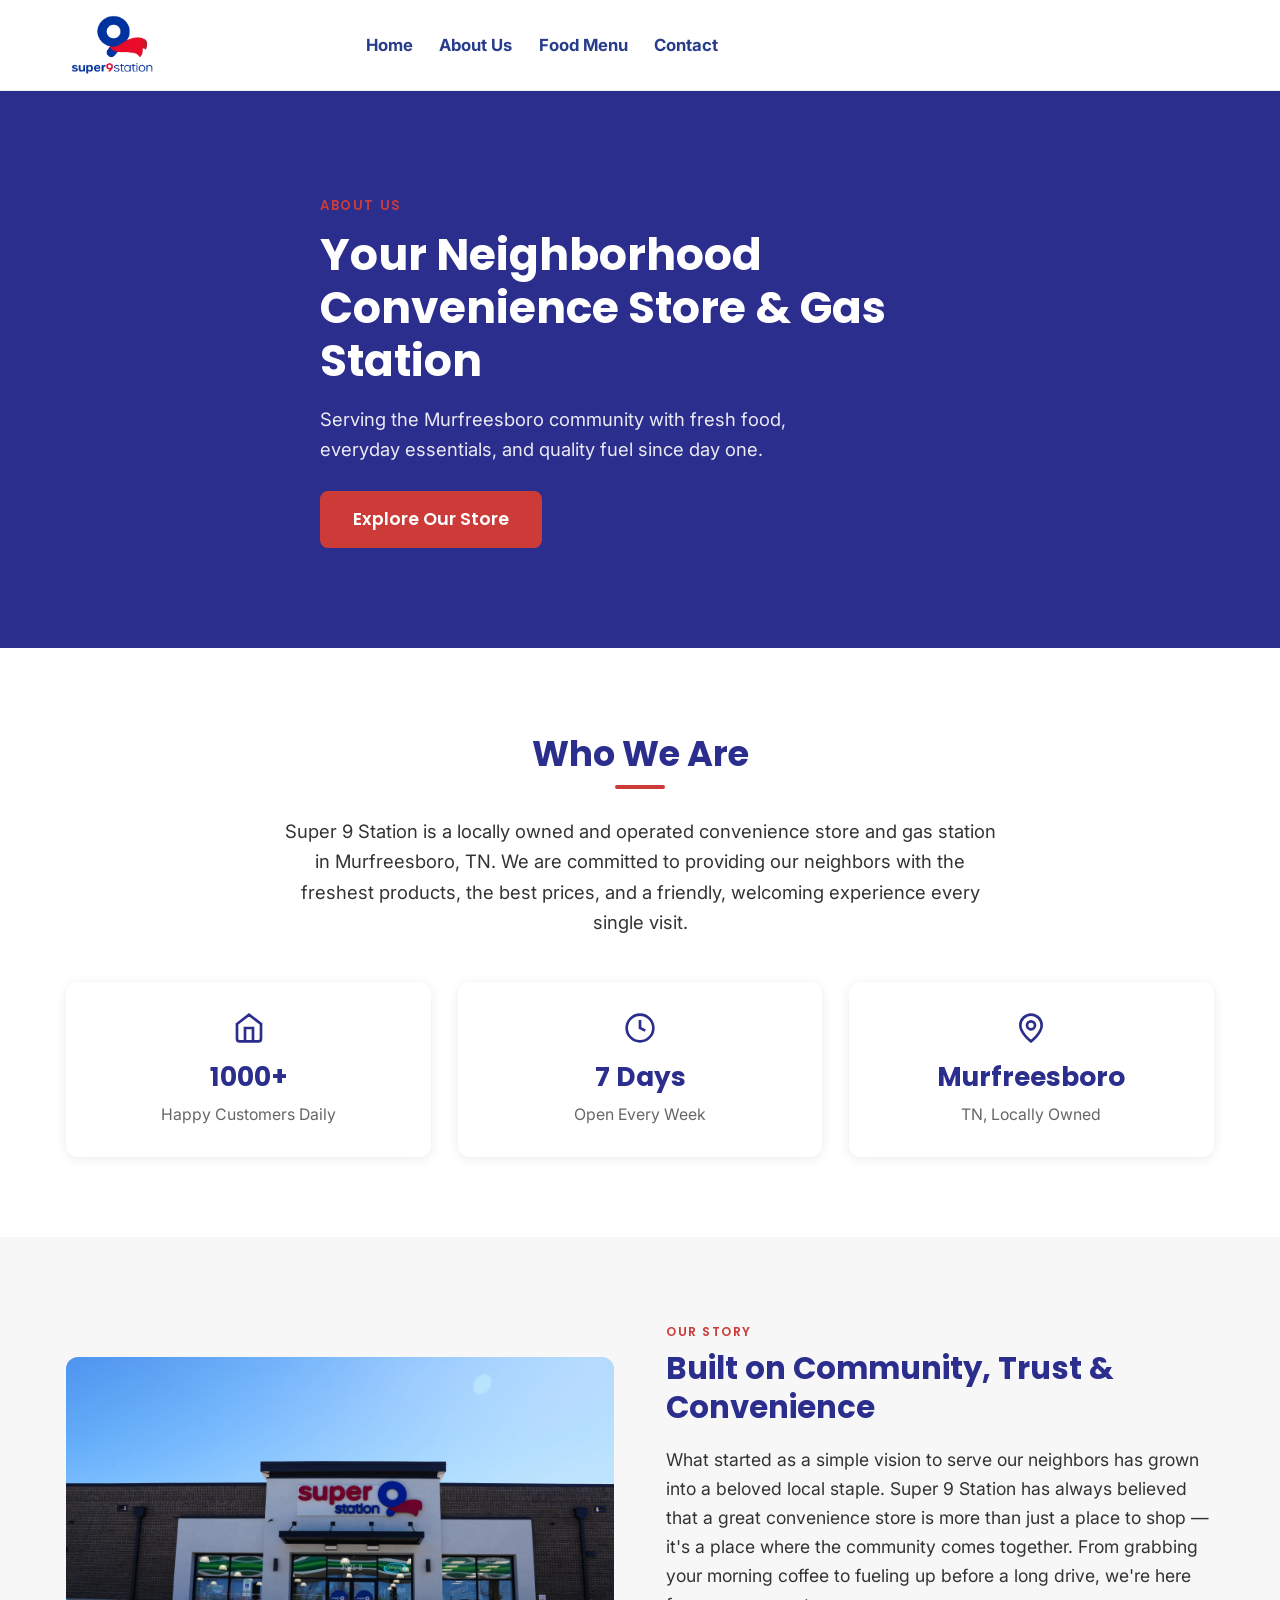
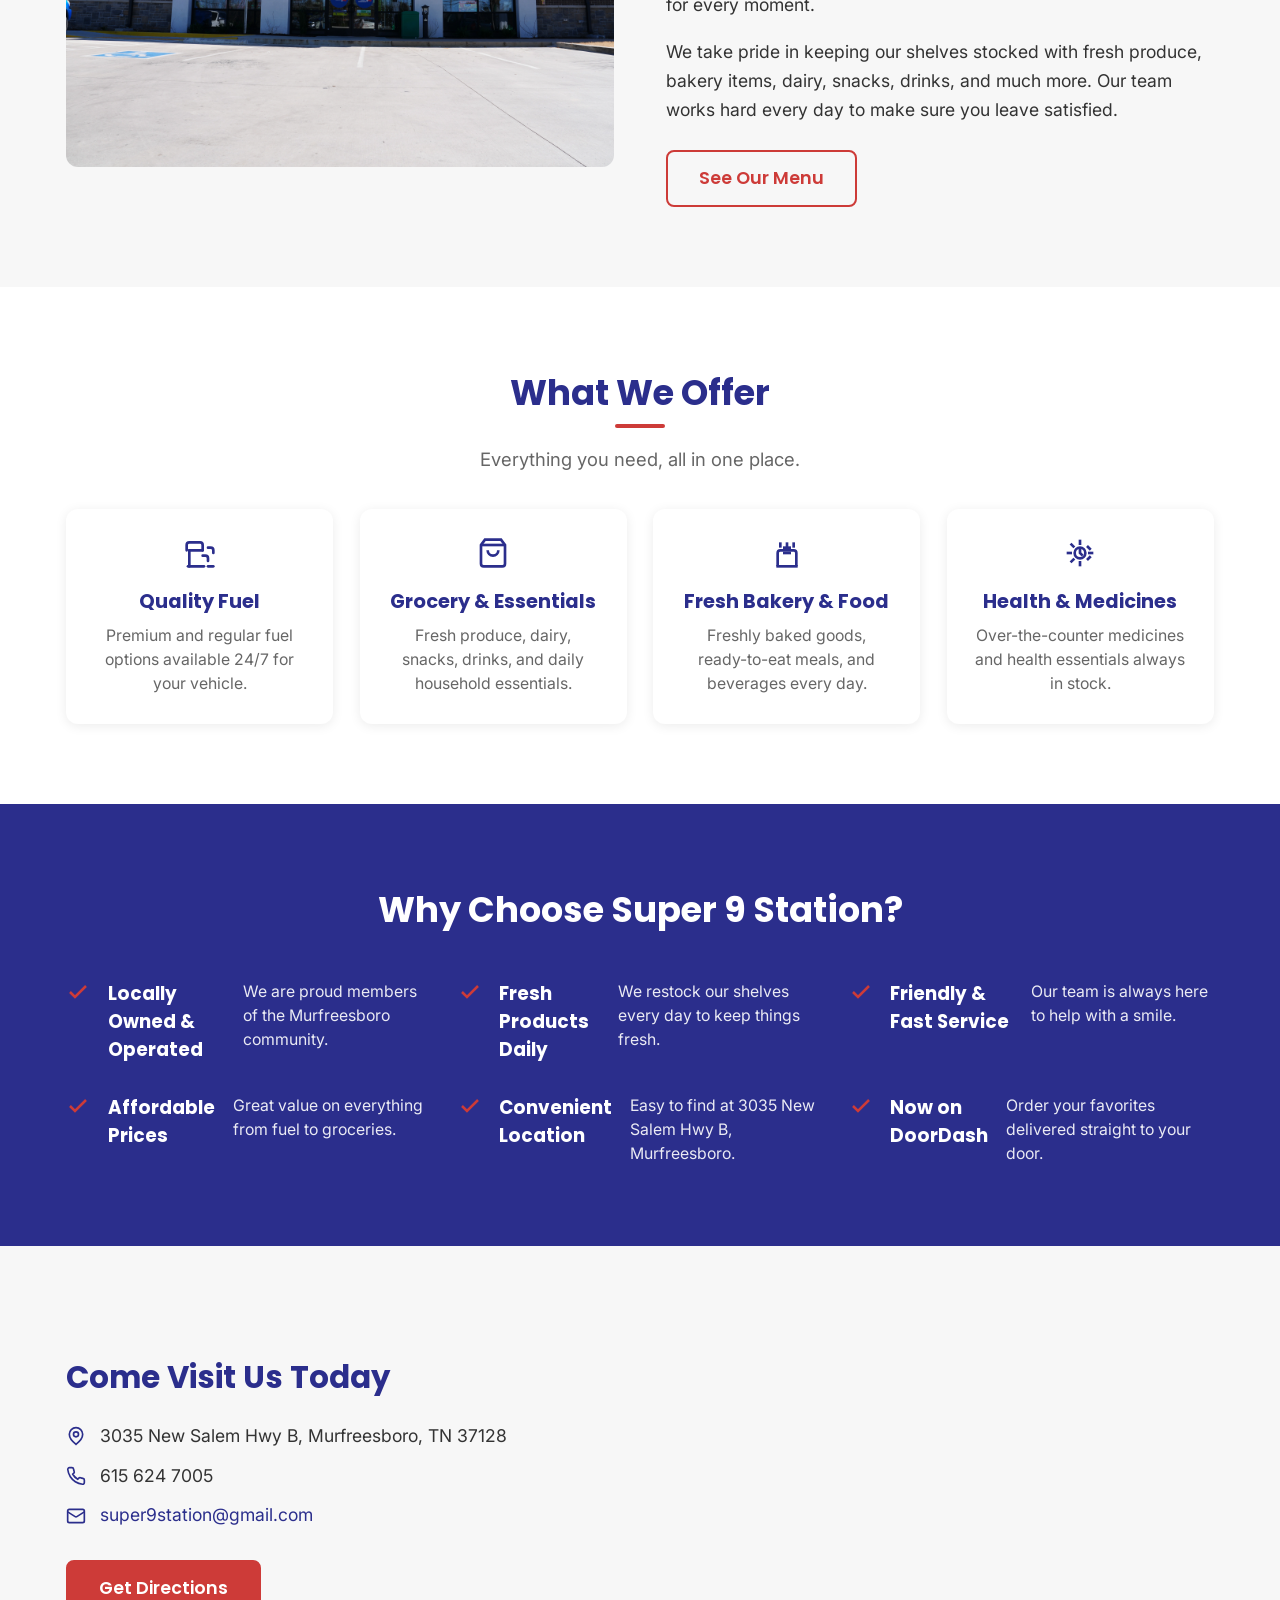
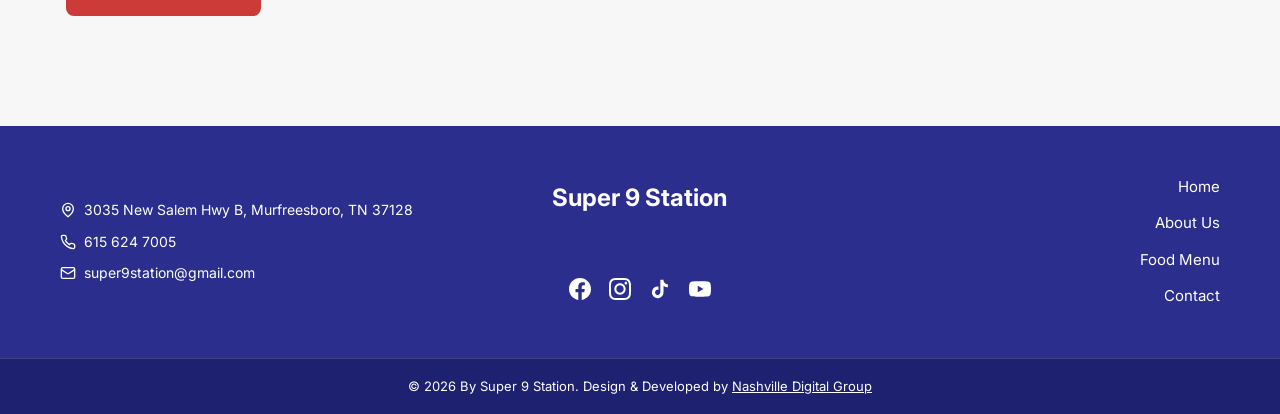
==== commit c0c6e53d: "404 page, WebP images, intro font size, category circles, menu aria-label, skip links, footer phone " ====
--- a/about.html
+++ b/about.html
@@ -3,6 +3,24 @@
 <head>
   <meta charset="UTF-8" />
   <meta name="viewport" content="width=device-width, initial-scale=1.0" />
+  <link rel="preconnect" href="https://www.googletagmanager.com" crossorigin />
+  <link rel="preconnect" href="https://connect.facebook.net" crossorigin />
+  <link rel="preload" href="styles.css" as="style" />
+  <link rel="preload" href="assets/images/logo.png" as="image" />
+  <meta name="description" content="About Super 9 Station – gas station in Murfreesboro and locally owned convenience store. Fresh products, friendly service, and community focus in Murfreesboro, TN." />
+  <meta name="keywords" content="Gas Station in Murfreesboro, Super 9 Station, About Us, Murfreesboro convenience store, locally owned gas station Murfreesboro TN" />
+  <!-- Open Graph -->
+  <meta property="og:type" content="website" />
+  <meta property="og:url" content="https://super9tn.com/about.html" />
+  <meta property="og:title" content="About Us | Gas Station in Murfreesboro | Super 9 Station" />
+  <meta property="og:description" content="About Super 9 Station – gas station in Murfreesboro and locally owned convenience store. Fresh products, friendly service, community focus." />
+  <meta property="og:image" content="https://super9tn.com/assets/images/logo.png" />
+  <meta property="og:locale" content="en_US" />
+  <!-- Twitter Card -->
+  <meta name="twitter:card" content="summary" />
+  <meta name="twitter:title" content="About Us | Gas Station in Murfreesboro | Super 9 Station" />
+  <meta name="twitter:description" content="About Super 9 Station – gas station in Murfreesboro and locally owned convenience store. Fresh products, friendly service." />
+  <meta name="twitter:image" content="https://super9tn.com/assets/images/logo.png" />
   <!-- Google Tag Manager -->
   <script>(function(w,d,s,l,i){w[l]=w[l]||[];w[l].push({'gtm.start':
   new Date().getTime(),event:'gtm.js'});var f=d.getElementsByTagName(s)[0],
@@ -35,7 +53,28 @@
     src="https://www.facebook.com/tr?id=1985824572204156&ev=PageView&noscript=1"
     alt="" /></noscript>
   <!-- End Meta Pixel Code -->
-  <title>About Us | Super 9 Station – Murfreesboro Convenience Store & Gas</title>
+  <title>About Us | Gas Station in Murfreesboro | Super 9 Station</title>
+  <link rel="icon" href="assets/images/logo.png" type="image/png" />
+  <link rel="canonical" href="https://super9tn.com/about.html" />
+  <!-- Organization schema for About page -->
+  <script type="application/ld+json">
+  {
+    "@context": "https://schema.org",
+    "@type": "Organization",
+    "name": "Super 9 Station",
+    "description": "Locally owned gas station and convenience store in Murfreesboro, TN. Fresh food, bakery, snacks, drinks, quality fuel.",
+    "url": "https://super9tn.com",
+    "address": {
+      "@type": "PostalAddress",
+      "streetAddress": "3035 New Salem Hwy B",
+      "addressLocality": "Murfreesboro",
+      "addressRegion": "TN",
+      "postalCode": "37128"
+    },
+    "telephone": "+1-615-624-7005",
+    "email": "super9station@gmail.com"
+  }
+  </script>
   <link rel="stylesheet" href="styles.css" />
   <link rel="stylesheet" href="about.css" />
   <link rel="preconnect" href="https://fonts.googleapis.com" />
@@ -47,10 +86,11 @@
   <noscript><iframe src="https://www.googletagmanager.com/ns.html?id=GTM-TW4HZH3K"
   height="0" width="0" style="display:none;visibility:hidden"></iframe></noscript>
   <!-- End Google Tag Manager (noscript) -->
+  <a href="#main-content" class="skip-link">Skip to main content</a>
   <header class="header" id="top">
     <div class="header-inner container">
       <a href="index.html" class="logo">
-        <img src="assets/images/logo.png" alt="Super 9 Station" class="logo-img" />
+        <img src="assets/images/logo.png" alt="Super 9 Station" class="logo-img" fetchpriority="high" width="240" height="64" />
       </a>
       <nav class="nav">
         <a href="index.html">Home</a>
@@ -67,7 +107,7 @@
     </div>
   </header>
 
-  <main>
+  <main id="main-content">
     <!-- Section 1: Hero -->
     <section class="about-hero">
       <div class="about-hero-inner container">
@@ -115,7 +155,10 @@
     <section class="about-story section-gray">
       <div class="container about-story-inner">
         <div class="about-story-image-wrap">
-          <img src="assets/images/hero1.jpg" alt="Super 9 Station storefront in Murfreesboro" class="about-story-image" />
+          <picture>
+            <source srcset="assets/images/hero1.webp" type="image/webp" />
+            <img src="assets/images/hero1.jpg" alt="Super 9 Station storefront in Murfreesboro" class="about-story-image" loading="lazy" width="600" height="450" />
+          </picture>
         </div>
         <div class="about-story-content">
           <span class="about-story-label">Our Story</span>
@@ -264,7 +307,7 @@
               <span class="footer-contact-icon" aria-hidden="true">
                 <svg xmlns="http://www.w3.org/2000/svg" width="16" height="16" viewBox="0 0 24 24" fill="none" stroke="currentColor" stroke-width="2"><path d="M22 16.92v3a2 2 0 0 1-2.18 2 19.79 19.79 0 0 1-8.63-3.07 19.5 19.5 0 0 1-6-6 19.79 19.79 0 0 1-3.07-8.67A2 2 0 0 1 4.11 2h3a2 2 0 0 1 2 1.72 12.84 12.84 0 0 0 .7 2.81 2 2 0 0 1-.45 2.11L8.09 9.91a16 16 0 0 0 6 6l1.27-1.27a2 2 0 0 1 2.11-.45 12.84 12.84 0 0 0 2.81.7A2 2 0 0 1 22 16.92z"/></svg>
               </span>
-              <span>615 624 7005</span>
+              <a href="tel:+16156247005" class="footer-link">615 624 7005</a>
             </div>
             <div class="footer-contact-item">
               <span class="footer-contact-icon" aria-hidden="true">
@@ -287,10 +330,10 @@
         </div>
         <div class="footer-col footer-col-social">
           <div class="footer-social-icons">
-            <a href="https://www.facebook.com/profile.php?id=61566549607362" target="_blank" rel="noopener" aria-label="Facebook" class="footer-social-icon"><img src="assets/images/facebook.svg" alt="" /></a>
-            <a href="https://www.instagram.com/super9station/" target="_blank" rel="noopener" aria-label="Instagram" class="footer-social-icon"><img src="assets/images/instagram.svg" alt="" /></a>
-            <a href="https://www.tiktok.com/@super9station" target="_blank" rel="noopener" aria-label="TikTok" class="footer-social-icon"><img src="assets/images/tiktok.svg" alt="" /></a>
-            <a href="https://www.youtube.com/channel/UCqKYD3SZLMKadkViY2DkhBQ" target="_blank" rel="noopener" aria-label="YouTube" class="footer-social-icon"><img src="assets/images/youtube.svg" alt="" /></a>
+            <a href="https://www.facebook.com/profile.php?id=61566549607362" target="_blank" rel="noopener" aria-label="Facebook" class="footer-social-icon"><img src="assets/images/facebook.svg" alt="" loading="lazy" width="22" height="22" /></a>
+            <a href="https://www.instagram.com/super9station/" target="_blank" rel="noopener" aria-label="Instagram" class="footer-social-icon"><img src="assets/images/instagram.svg" alt="" loading="lazy" width="22" height="22" /></a>
+            <a href="https://www.tiktok.com/@super9station" target="_blank" rel="noopener" aria-label="TikTok" class="footer-social-icon"><img src="assets/images/tiktok.svg" alt="" loading="lazy" width="22" height="22" /></a>
+            <a href="https://www.youtube.com/channel/UCqKYD3SZLMKadkViY2DkhBQ" target="_blank" rel="noopener" aria-label="YouTube" class="footer-social-icon"><img src="assets/images/youtube.svg" alt="" loading="lazy" width="22" height="22" /></a>
           </div>
         </div>
       </div>
@@ -302,6 +345,6 @@
     </div>
   </footer>
 
-  <script src="script.js"></script>
+  <script src="script.js" defer></script>
 </body>
 </html>
--- a/styles.css
+++ b/styles.css
@@ -40,6 +40,25 @@
   overflow-x: hidden;
 }
 
+/* Skip link: visible on focus for keyboard/screen reader users */
+.skip-link {
+  position: absolute;
+  top: -100px;
+  left: 1rem;
+  z-index: 9999;
+  padding: 0.75rem 1rem;
+  background: var(--color-royal-blue);
+  color: #fff;
+  font-weight: 600;
+  border-radius: 4px;
+  transition: top 0.2s;
+}
+.skip-link:focus {
+  top: 1rem;
+  outline: 2px solid #fff;
+  outline-offset: 2px;
+}
+
 @media (max-width: 480px) {
   body { font-size: 0.9375rem; }
 }
@@ -141,6 +160,11 @@
   width: 24px;
   height: 2px;
   background: var(--color-text);
+}
+
+.menu-toggle:focus-visible {
+  outline: 2px solid var(--color-royal-blue);
+  outline-offset: 2px;
 }
 
 @media (max-width: 992px) {
@@ -203,7 +227,7 @@
 
 /* Hero: background image, increased height, responsive */
 .hero {
-  background: var(--color-hero-beige) url("assets/images/hero-img.avif") center / cover no-repeat;
+  background: var(--color-hero-beige) url("assets/images/hero-img.webp") center / cover no-repeat;
   padding: 3rem 0;
   position: relative;
   min-height: 572px;
@@ -320,6 +344,7 @@
 
 .intro-text:first-of-type {
   font-weight: 700;
+  font-size: 30px;
 }
 
 .intro-cta {
@@ -380,6 +405,7 @@
 @media (max-width: 768px) {
   .intro { padding: 2.5rem 0; }
   .intro-text { font-size: 22px; }
+  .intro-text:first-of-type { font-size: 26px; }
   .intro-cta { font-size: 22px; margin: 1rem 0 1.25rem; }
 }
 
@@ -747,9 +773,11 @@
   margin-bottom: 0.75rem;
 }
 
+.category-circle picture,
 .category-circle img {
   width: 100%;
   height: 100%;
+  display: block;
   object-fit: cover;
 }
 
--- a/styles.css
+++ b/styles.css
@@ -40,6 +40,25 @@
   overflow-x: hidden;
 }
 
+/* Skip link: visible on focus for keyboard/screen reader users */
+.skip-link {
+  position: absolute;
+  top: -100px;
+  left: 1rem;
+  z-index: 9999;
+  padding: 0.75rem 1rem;
+  background: var(--color-royal-blue);
+  color: #fff;
+  font-weight: 600;
+  border-radius: 4px;
+  transition: top 0.2s;
+}
+.skip-link:focus {
+  top: 1rem;
+  outline: 2px solid #fff;
+  outline-offset: 2px;
+}
+
 @media (max-width: 480px) {
   body { font-size: 0.9375rem; }
 }
@@ -141,6 +160,11 @@
   width: 24px;
   height: 2px;
   background: var(--color-text);
+}
+
+.menu-toggle:focus-visible {
+  outline: 2px solid var(--color-royal-blue);
+  outline-offset: 2px;
 }
 
 @media (max-width: 992px) {
@@ -203,7 +227,7 @@
 
 /* Hero: background image, increased height, responsive */
 .hero {
-  background: var(--color-hero-beige) url("assets/images/hero-img.avif") center / cover no-repeat;
+  background: var(--color-hero-beige) url("assets/images/hero-img.webp") center / cover no-repeat;
   padding: 3rem 0;
   position: relative;
   min-height: 572px;
@@ -320,6 +344,7 @@
 
 .intro-text:first-of-type {
   font-weight: 700;
+  font-size: 30px;
 }
 
 .intro-cta {
@@ -380,6 +405,7 @@
 @media (max-width: 768px) {
   .intro { padding: 2.5rem 0; }
   .intro-text { font-size: 22px; }
+  .intro-text:first-of-type { font-size: 26px; }
   .intro-cta { font-size: 22px; margin: 1rem 0 1.25rem; }
 }
 
@@ -747,9 +773,11 @@
   margin-bottom: 0.75rem;
 }
 
+.category-circle picture,
 .category-circle img {
   width: 100%;
   height: 100%;
+  display: block;
   object-fit: cover;
 }
 
